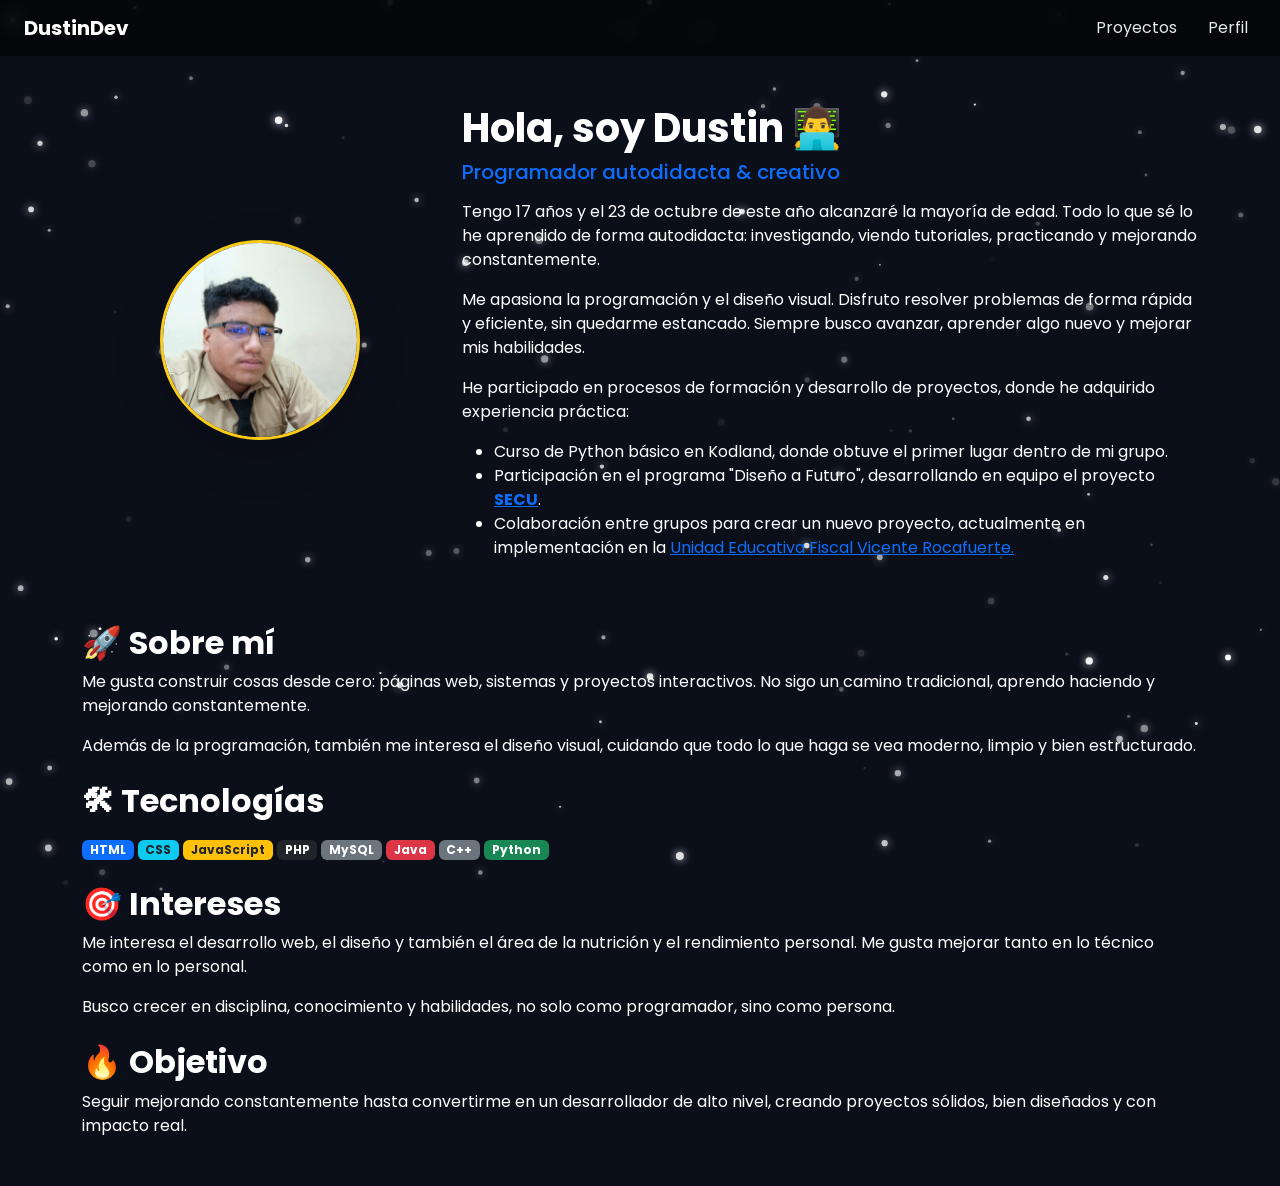
==== perfil.html @ 83433580 "Agrega páginas de proyectos y perfil con diseño y animación de nieve" ====
<!DOCTYPE html>
<html lang="es">
<head>
  <meta charset="UTF-8">
  <meta name="viewport" content="width=device-width, initial-scale=1.0">
  <title>Perfil | DustinDev</title>

  <link href="https://cdn.jsdelivr.net/npm/bootstrap@5.3.2/dist/css/bootstrap.min.css" rel="stylesheet">
  <link href="https://fonts.googleapis.com/css2?family=Poppins:wght@300;400;600;700&display=swap" rel="stylesheet">

  <link rel="stylesheet" href="assets/css/styles.css">
</head>

<body>

<canvas id="snowCanvas"></canvas>

<!-- Navbar -->
<nav class="navbar navbar-expand-lg navbar-dark px-4">
  <a class="navbar-brand fw-bold" href="index.html">DustinDev</a>

  <button class="navbar-toggler" data-bs-toggle="collapse" data-bs-target="#menu">
    <span class="navbar-toggler-icon"></span>
  </button>

  <div class="collapse navbar-collapse justify-content-end" id="menu">
    <ul class="navbar-nav">
      <li class="nav-item">
        <a class="nav-link" href="proyectos.html">Proyectos</a>
      </li>
      <li class="nav-item">
        <a class="nav-link active" href="perfil.html">Perfil</a>
      </li>
    </ul>
  </div>
</nav>

<!-- Perfil -->
<section class="container mt-5">
  <div class="row align-items-center">

    <div class="col-md-4 text-center">
      <img src="assets/img/8.png" class="foto-perfil shadow-lg">
    </div>

    <div class="col-md-8">
      <h1 class="fw-bold">Hola, soy Dustin 👨‍💻</h1>
      <h5 class="text-primary">Programador autodidacta & creativo</h5>

      <p class="mt-3">
        Tengo 17 años y el 23 de octubre de este año alcanzaré la mayoría de edad.
        Todo lo que sé lo he aprendido de forma autodidacta: investigando, viendo tutoriales,
        practicando y mejorando constantemente.
      </p>

      <p>
        Me apasiona la programación y el diseño visual. Disfruto resolver problemas de forma
        rápida y eficiente, sin quedarme estancado. Siempre busco avanzar, aprender algo nuevo
        y mejorar mis habilidades.
      </p>

      <p class="mt-3">
        He participado en procesos de formación y desarrollo de proyectos, donde he adquirido experiencia práctica:
      </p>

      <ul>
        <li>Curso de Python básico en Kodland, donde obtuve el primer lugar dentro de mi grupo.</li>
        <li>Participación en el programa "Diseño a Futuro", desarrollando en equipo el proyecto <strong><a href="https://www.instagram.com/p/Cz9wAUlrgrY/?igsh=ZjFkYzMzMDQzZg==" target="_blank" rel="noopener">SECU</a></strong>.</li>
        <li>Colaboración entre grupos para crear un nuevo proyecto, actualmente en implementación en la <a href="https://scontent.fgye1-1.fna.fbcdn.net/v/t39.30808-6/648411308_1544955717638018_7382381688528623398_n.jpg?_nc_cat=111&ccb=1-7&_nc_sid=7b2446&_nc_ohc=OrtdPWQDP58Q7kNvwGEzqx5&_nc_oc=Adpax8OL85L25EcWU3aG5ssskB6uo6v0SLAL-cwHqppV5i7r381NAGO0_12pzl_mMM8glSXwrGddyuLG3Q8UN06b&_nc_zt=23&_nc_ht=scontent.fgye1-1.fna&_nc_gid=cLAg5FzuLK_gnEjX9Ro9uw&_nc_ss=7a3a8&oh=00_Af2LyTU9D3cw7bo63E7BJoY--yEbdgnEYVgptnckwarr-Q&oe=69E85970" target="_blank" rel="noopener">Unidad Educativa Fiscal Vicente Rocafuerte.</a></li>
      </ul>

    </div>

  </div>
</section>

<!-- Sobre mí -->
<section class="container mt-5">
  <h2 class="fw-bold">🚀 Sobre mí</h2>

  <p>
    Me gusta construir cosas desde cero: páginas web, sistemas y proyectos interactivos.
    No sigo un camino tradicional, aprendo haciendo y mejorando constantemente.
  </p>

  <p>
    Además de la programación, también me interesa el diseño visual, cuidando que todo lo que haga
    se vea moderno, limpio y bien estructurado.
  </p>
</section>

<!-- Tecnologías -->
<section class="container mt-4">
  <h2 class="fw-bold">🛠 Tecnologías</h2>

  <div class="mt-3">
    <span class="badge bg-primary">HTML</span>
    <span class="badge bg-info text-dark">CSS</span>
    <span class="badge bg-warning text-dark">JavaScript</span>
    <span class="badge bg-dark">PHP</span>
    <span class="badge bg-secondary">MySQL</span>
    <span class="badge bg-danger">Java</span>
    <span class="badge bg-secondary">C++</span>
    <span class="badge bg-success">Python</span>
  </div>
</section>

<!-- Intereses -->
<section class="container mt-4">
  <h2 class="fw-bold">🎯 Intereses</h2>

  <p>
    Me interesa el desarrollo web, el diseño y también el área de la nutrición y el rendimiento personal.
    Me gusta mejorar tanto en lo técnico como en lo personal.
  </p>

  <p>
    Busco crecer en disciplina, conocimiento y habilidades, no solo como programador,
    sino como persona.
  </p>
</section>

<!-- Objetivo -->
<section class="container mt-4 mb-5">
  <h2 class="fw-bold">🔥 Objetivo</h2>

  <p>
    Seguir mejorando constantemente hasta convertirme en un desarrollador de alto nivel,
    creando proyectos sólidos, bien diseñados y con impacto real.
  </p>
</section>

<script src="assets/js/index.js"></script>

</body>
</html>
---- assets/css/styles.css ----
body {
  margin: 0;
  font-family: 'Poppins', sans-serif;
  background: #0b0f1a;
  color: white;
  overflow-x: hidden;
}

/* Canvas */
#snowCanvas {
  position: fixed;
  top: 0;
  left: 0;
  width: 100%;
  height: 100%;
  pointer-events: none;
  z-index: -1;
}

/* Navbar */
.navbar {
  background: rgba(0, 0, 0, 0.6);
  backdrop-filter: blur(10px);
}

.logo-text {
  color: #facc15;
  font-weight: 600;
}

.nav-link {
  color: #e5e7eb !important;
  margin-left: 15px;
  transition: 0.3s;
}

.nav-link:hover {
  color: #38bdf8 !important;
}

/* Hero */
.hero {
  margin-top: 120px;
}

.hero h1 {
  font-size: 2.5rem;
  font-weight: 600;
}

.hero p {
  color: #cbd5f5;
  max-width: 500px;
  margin: auto;
}

/* Botón */
.btn-main {
  background: linear-gradient(135deg, #facc15, #38bdf8);
  border: none;
  color: black;
  border-radius: 30px;
  padding: 10px 25px;
  font-weight: 500;
  transition: 0.3s;
}

.btn-main:hover {
  transform: translateY(-3px);
  box-shadow: 0 10px 25px rgba(250, 204, 21, 0.3);
}

/* Sección trabajo */
.trabajo {
  margin-top: 80px;
}

.titulo-sec {
  font-weight: 600;
  color: #facc15;
  margin-bottom: 10px;
}

.texto-sec {
  color: #cbd5f5;
  max-width: 600px;
  margin: auto;
  font-size: 14px;
}

/* Logos */
.logos-trabajo {
  margin-top: 25px;
  display: flex;
  justify-content: center;
  gap: 30px;
}

.logos-trabajo img {
  width: 100px;
  opacity: 0.8;
  transition: 0.3s;
}

.logos-trabajo img:hover {
  opacity: 1;
  transform: scale(1.1);
}

/* Contenedor */
.proyectos {
  margin-top: 80px;
}

/* Card base */
.proyecto-card {
  display: flex;
  flex-direction: column;
  height: 100%;
  border-radius: 20px;
  overflow: hidden;
  border: none;
  background: rgba(255, 255, 255, 0.05);
  backdrop-filter: blur(10px);
  transition: 0.4s;
}

/* Hover elegante */
.proyecto-card:hover {
  transform: translateY(-10px);
  box-shadow: 0 20px 40px rgba(56, 189, 248, 0.2);
}

/* Imagen uniforme */
.card-img-top {
  width: 100%;
  height: 200px; /* 🔥 TODAS IGUALES */
  object-fit: cover;
}

/* Body ocupa todo */
.card-body {
  display: flex;
  flex-direction: column;
  justify-content: space-between;
  flex-grow: 1;
  padding: 20px;
}

/* Tecnologías */
.tech {
  display: flex;
  justify-content: center;
  gap: 6px;
  flex-wrap: wrap;
}

.tech span {
  background: rgba(250, 204, 21, 0.2);
  color: #facc15;
  padding: 4px 10px;
  border-radius: 12px;
  font-size: 12px;
}

/* Título */
.card-title {
  font-weight: 600;
  margin-top: 10px;
  color: #10a2e0cb;
}

/* Texto controlado */
.card-text {
  display: -webkit-box;
  -webkit-line-clamp: 3;
  -webkit-box-orient: vertical;
  overflow: hidden;
  color: #ffffff94;
}
/* Botón siempre abajo */
.btn-main {
  margin-top: auto;
  background: linear-gradient(135deg, #facc15, #38bdf8);
  border: none;
  color: black;
  border-radius: 25px;
  padding: 8px 20px;
  transition: 0.3s;
}

.btn-main:hover {
  transform: translateY(-2px);
  box-shadow: 0 10px 25px rgba(250, 204, 21, 0.3);
}

/* Perfil */
.perfil {
  margin-top: 80px;
}

.foto-perfil {
  width: 200px;
  height: 200px;
  object-fit: cover;
  border-radius: 50%;
  border: 3px solid #facc15;
  box-shadow: 0 0 20px rgba(250, 204, 21, 0.4);
}

/* Texto */
.descripcion {
  color: #cbd5f5;
  font-size: 15px;
}

/* Secciones */
.seccion h2 {
  color: #facc15;
  margin-bottom: 10px;
}

.seccion p {
  color: #cbd5f5;
  max-width: 700px;
}

/* Tech reutilizado */
.tech {
  display: flex;
  gap: 10px;
  flex-wrap: wrap;
}

.tech span {
  background: rgba(56, 189, 248, 0.2);
  color: #38bdf8;
  padding: 6px 12px;
  border-radius: 15px;
  font-size: 13px;
}
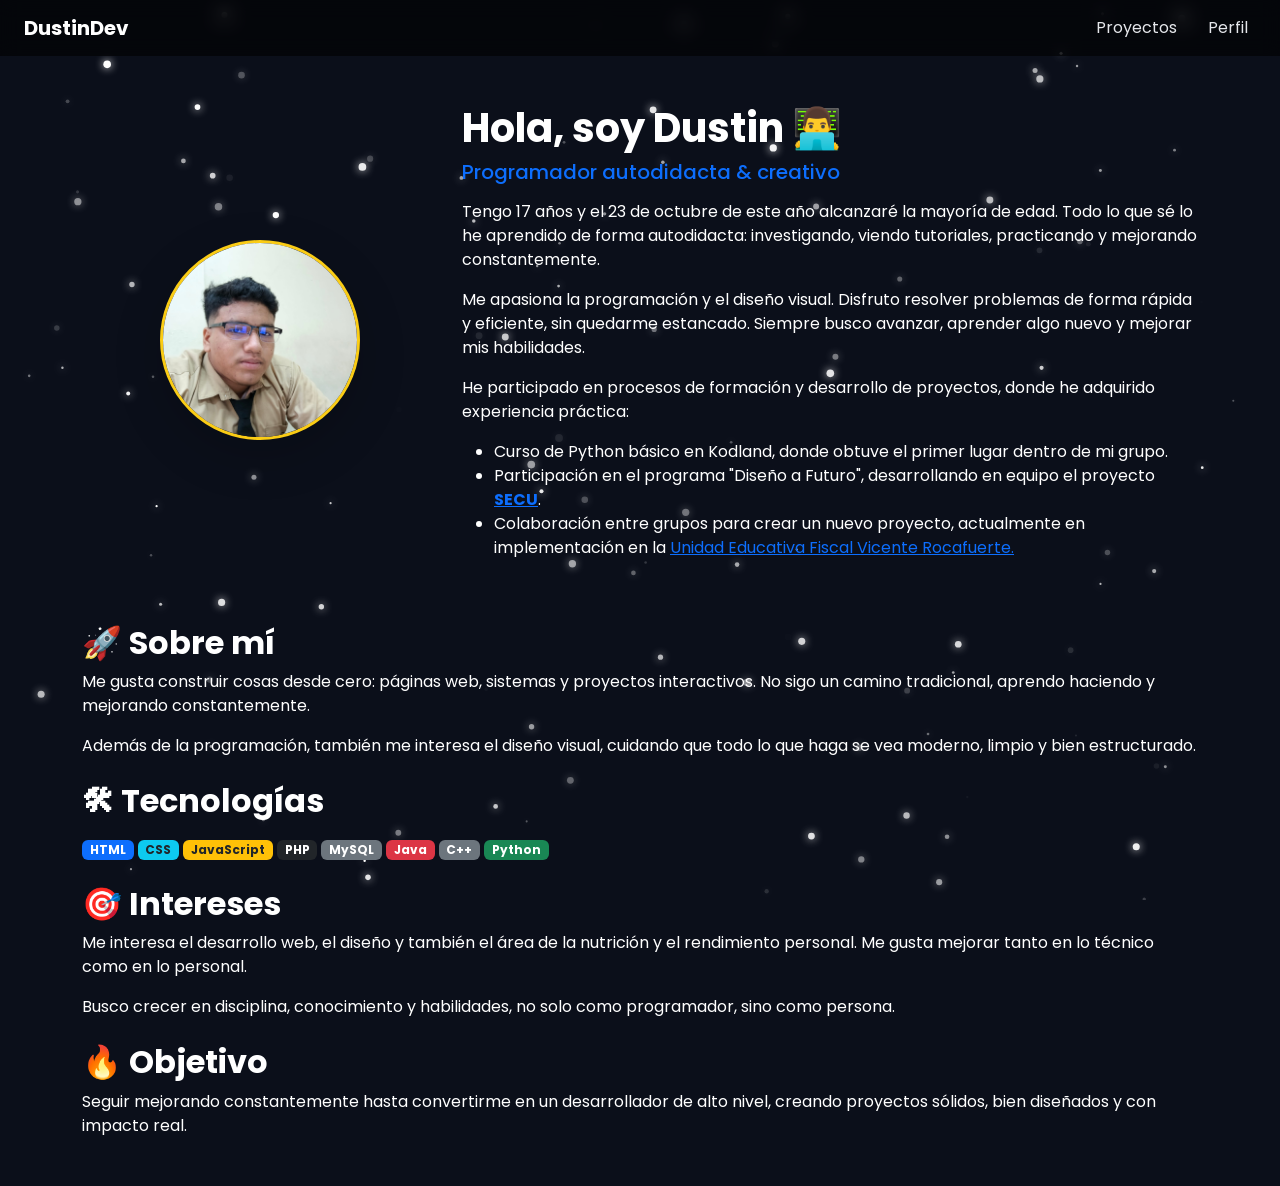
==== commit 533c48b7: "Agrega páginas de proyectos y perfil con diseño y animación de nieve" ====
--- a/perfil.html
+++ b/perfil.html
@@ -26,7 +26,7 @@
   <div class="collapse navbar-collapse justify-content-end" id="menu">
     <ul class="navbar-nav">
       <li class="nav-item">
-        <a class="nav-link" href="proyectos.html">Proyectos</a>
+        <a class="nav-link" href="proyecto.html">Proyectos</a>
       </li>
       <li class="nav-item">
         <a class="nav-link active" href="perfil.html">Perfil</a>
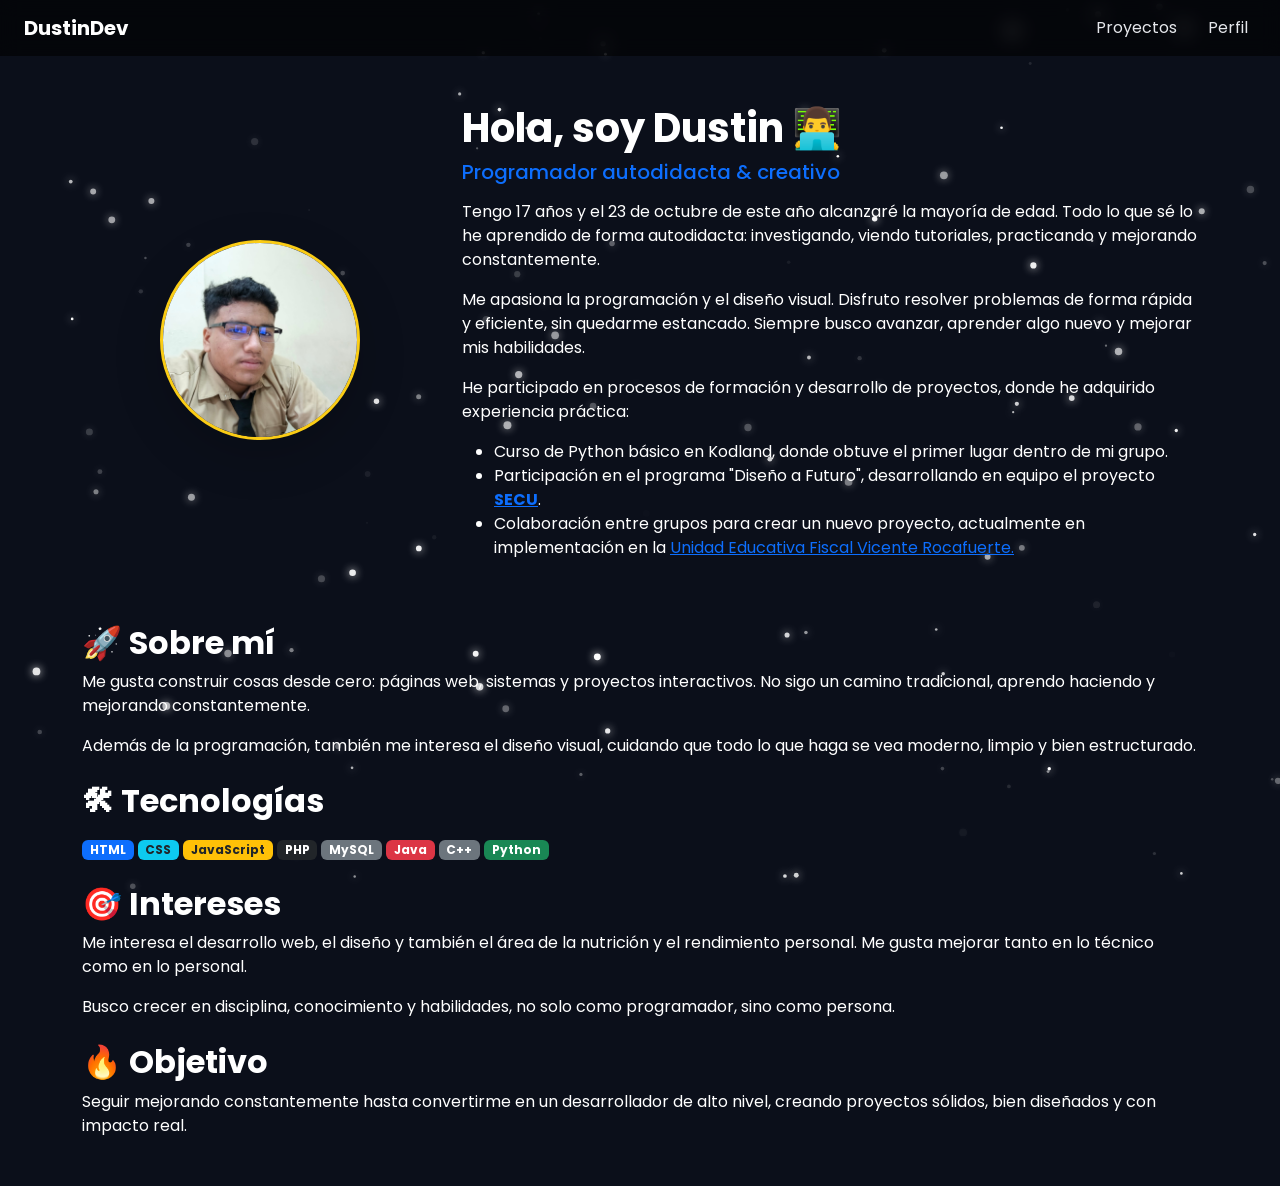
==== commit 6a250f28: "icono de pagina" ====
--- a/perfil.html
+++ b/perfil.html
@@ -4,6 +4,7 @@
   <meta charset="UTF-8">
   <meta name="viewport" content="width=device-width, initial-scale=1.0">
   <title>Perfil | DustinDev</title>
+  <link rel="short icon" href="assets/img/3.png">
 
   <link href="https://cdn.jsdelivr.net/npm/bootstrap@5.3.2/dist/css/bootstrap.min.css" rel="stylesheet">
   <link href="https://fonts.googleapis.com/css2?family=Poppins:wght@300;400;600;700&display=swap" rel="stylesheet">
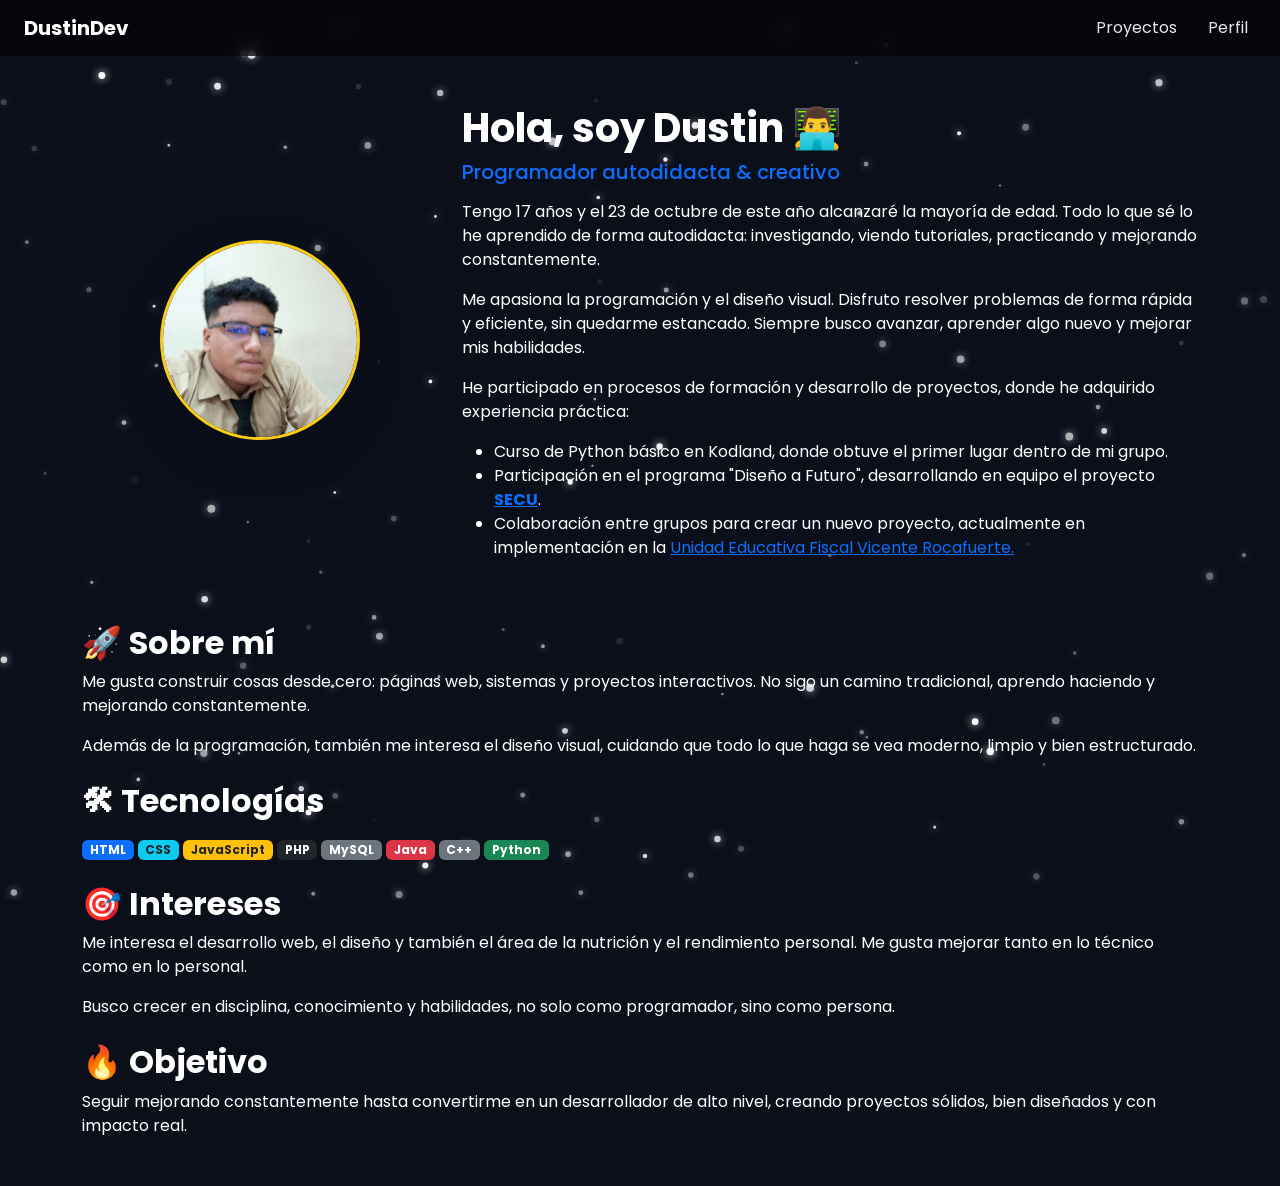
==== commit ca88c0ee: "agrege al js de boostrap al proyecto y al perfil" ====
--- a/perfil.html
+++ b/perfil.html
@@ -132,6 +132,8 @@
 </section>
 
 <script src="assets/js/index.js"></script>
+  <script src="https://cdn.jsdelivr.net/npm/bootstrap@5.3.2/dist/js/bootstrap.bundle.min.js"></script>
+
 
 </body>
 </html>
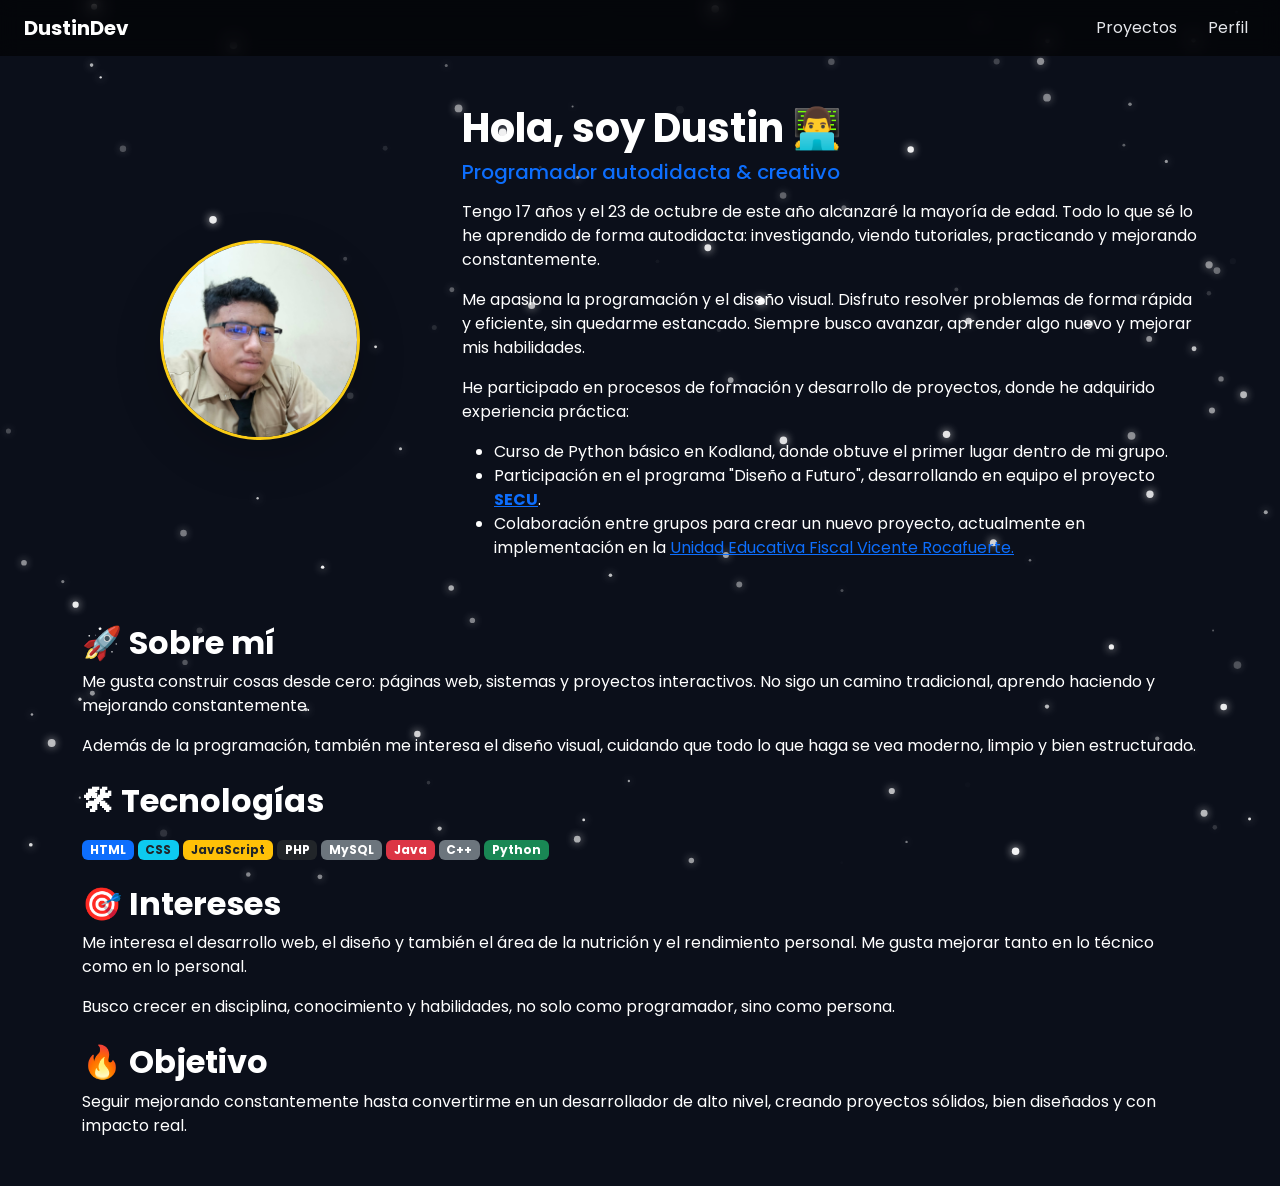
==== commit a48d876d: "grege un script que genera anuncios" ====
--- a/perfil.html
+++ b/perfil.html
@@ -5,6 +5,8 @@
   <meta name="viewport" content="width=device-width, initial-scale=1.0">
   <title>Perfil | DustinDev</title>
   <link rel="short icon" href="assets/img/3.png">
+  <script async src="https://pagead2.googlesyndication.com/pagead/js/adsbygoogle.js?client=ca-pub-4006333625739673"
+     crossorigin="anonymous"></script>
 
   <link href="https://cdn.jsdelivr.net/npm/bootstrap@5.3.2/dist/css/bootstrap.min.css" rel="stylesheet">
   <link href="https://fonts.googleapis.com/css2?family=Poppins:wght@300;400;600;700&display=swap" rel="stylesheet">
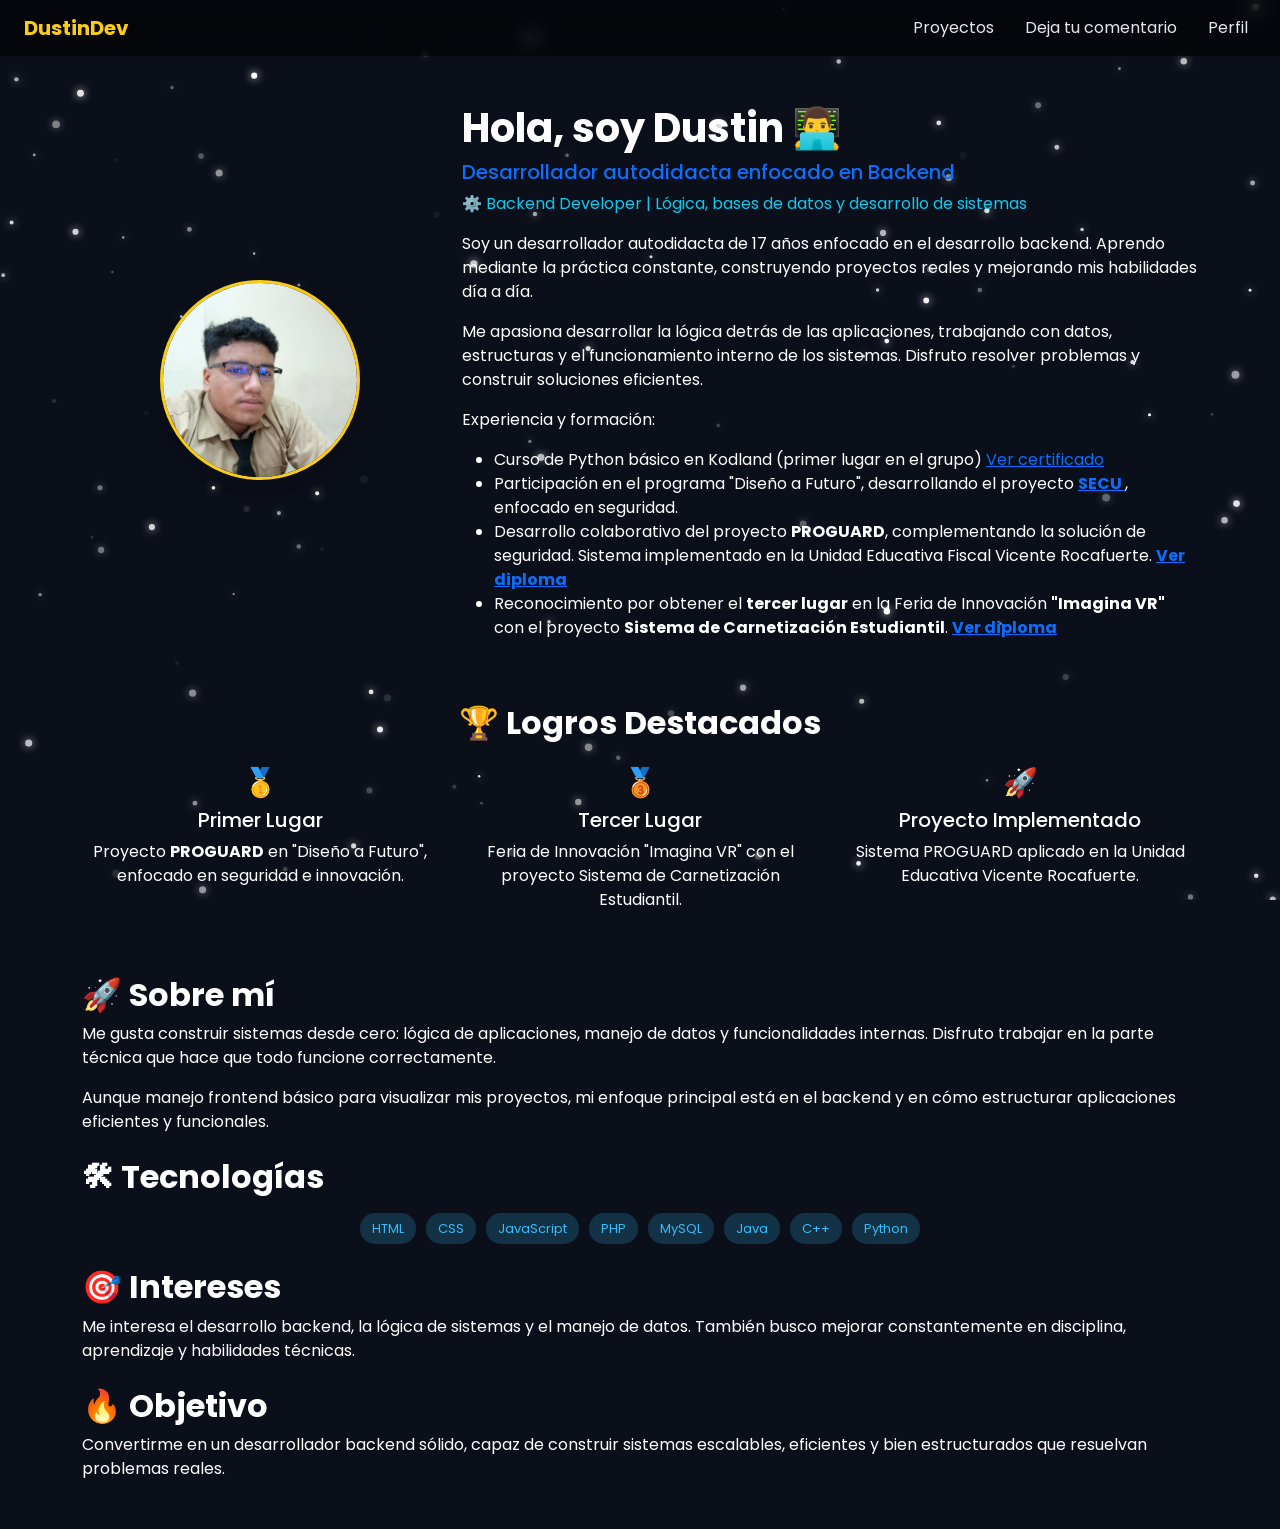
==== commit 43a5a0b9: "mejora de perfil, mas proyectos y nueva funcion de comentarios" ====
--- a/perfil.html
+++ b/perfil.html
@@ -5,10 +5,14 @@
   <meta name="viewport" content="width=device-width, initial-scale=1.0">
   <title>Perfil | DustinDev</title>
   <link rel="short icon" href="assets/img/3.png">
+
   <script async src="https://pagead2.googlesyndication.com/pagead/js/adsbygoogle.js?client=ca-pub-4006333625739673"
      crossorigin="anonymous"></script>
 
+  <!-- Bootstrap -->
   <link href="https://cdn.jsdelivr.net/npm/bootstrap@5.3.2/dist/css/bootstrap.min.css" rel="stylesheet">
+
+  <!-- Fuente -->
   <link href="https://fonts.googleapis.com/css2?family=Poppins:wght@300;400;600;700&display=swap" rel="stylesheet">
 
   <link rel="stylesheet" href="assets/css/styles.css">
@@ -16,11 +20,12 @@
 
 <body>
 
+<!-- Fondo -->
 <canvas id="snowCanvas"></canvas>
 
 <!-- Navbar -->
 <nav class="navbar navbar-expand-lg navbar-dark px-4">
-  <a class="navbar-brand fw-bold" href="index.html">DustinDev</a>
+  <a class="navbar-brand logo-text fw-bold" href="index.html">DustinDev</a>
 
   <button class="navbar-toggler" data-bs-toggle="collapse" data-bs-target="#menu">
     <span class="navbar-toggler-icon"></span>
@@ -32,6 +37,9 @@
         <a class="nav-link" href="proyecto.html">Proyectos</a>
       </li>
       <li class="nav-item">
+        <a class="nav-link" href="comentarios.html">Deja tu comentario</a>
+      </li>
+      <li class="nav-item">
         <a class="nav-link active" href="perfil.html">Perfil</a>
       </li>
     </ul>
@@ -43,35 +51,111 @@
   <div class="row align-items-center">
 
     <div class="col-md-4 text-center">
-      <img src="assets/img/8.png" class="foto-perfil shadow-lg">
+      <img src="assets/img/8.png" class="foto-perfil shadow-lg" alt="Foto de perfil Dustin">
     </div>
 
     <div class="col-md-8">
       <h1 class="fw-bold">Hola, soy Dustin 👨‍💻</h1>
-      <h5 class="text-primary">Programador autodidacta & creativo</h5>
+      <h5 class="text-primary">Desarrollador autodidacta enfocado en Backend</h5>
+
+      <p class="mt-2 text-info">
+        ⚙️ Backend Developer | Lógica, bases de datos y desarrollo de sistemas
+      </p>
 
       <p class="mt-3">
-        Tengo 17 años y el 23 de octubre de este año alcanzaré la mayoría de edad.
-        Todo lo que sé lo he aprendido de forma autodidacta: investigando, viendo tutoriales,
-        practicando y mejorando constantemente.
+        Soy un desarrollador autodidacta de 17 años enfocado en el desarrollo backend.
+        Aprendo mediante la práctica constante, construyendo proyectos reales y mejorando mis habilidades día a día.
       </p>
 
       <p>
-        Me apasiona la programación y el diseño visual. Disfruto resolver problemas de forma
-        rápida y eficiente, sin quedarme estancado. Siempre busco avanzar, aprender algo nuevo
-        y mejorar mis habilidades.
+        Me apasiona desarrollar la lógica detrás de las aplicaciones, trabajando con datos,
+        estructuras y el funcionamiento interno de los sistemas.
+        Disfruto resolver problemas y construir soluciones eficientes.
       </p>
 
       <p class="mt-3">
-        He participado en procesos de formación y desarrollo de proyectos, donde he adquirido experiencia práctica:
+        Experiencia y formación:
       </p>
 
       <ul>
-        <li>Curso de Python básico en Kodland, donde obtuve el primer lugar dentro de mi grupo.</li>
-        <li>Participación en el programa "Diseño a Futuro", desarrollando en equipo el proyecto <strong><a href="https://www.instagram.com/p/Cz9wAUlrgrY/?igsh=ZjFkYzMzMDQzZg==" target="_blank" rel="noopener">SECU</a></strong>.</li>
-        <li>Colaboración entre grupos para crear un nuevo proyecto, actualmente en implementación en la <a href="https://scontent.fgye1-1.fna.fbcdn.net/v/t39.30808-6/648411308_1544955717638018_7382381688528623398_n.jpg?_nc_cat=111&ccb=1-7&_nc_sid=7b2446&_nc_ohc=OrtdPWQDP58Q7kNvwGEzqx5&_nc_oc=Adpax8OL85L25EcWU3aG5ssskB6uo6v0SLAL-cwHqppV5i7r381NAGO0_12pzl_mMM8glSXwrGddyuLG3Q8UN06b&_nc_zt=23&_nc_ht=scontent.fgye1-1.fna&_nc_gid=cLAg5FzuLK_gnEjX9Ro9uw&_nc_ss=7a3a8&oh=00_Af2LyTU9D3cw7bo63E7BJoY--yEbdgnEYVgptnckwarr-Q&oe=69E85970" target="_blank" rel="noopener">Unidad Educativa Fiscal Vicente Rocafuerte.</a></li>
+        <li>
+          Curso de Python básico en Kodland (primer lugar en el grupo)
+          <a href="https://drive.google.com/file/d/1l3E73qFLczFjWbGFzwJF3TLEKJ_cWIPL/view?usp=sharing" target="_blank">
+            Ver certificado
+          </a>
+        </li>
+
+        <li>
+          Participación en el programa "Diseño a Futuro", desarrollando el proyecto
+          <strong>
+            <a href="https://drive.google.com/file/d/1VEMvby723Vg-Ia61BzV6sQzltiPYupEq/view?usp=sharing" target="_blank">
+              SECU
+            </a>
+          </strong>, enfocado en seguridad.
+        </li>
+
+        <li>
+          Desarrollo colaborativo del proyecto <strong>PROGUARD</strong>, complementando la solución de seguridad.
+          Sistema implementado en la Unidad Educativa Fiscal Vicente Rocafuerte.
+          <strong>
+            <a href="https://drive.google.com/file/d/1V5dWL7eXrsGDMlYzqa0r1Snjj-1dIQ7R/view?usp=sharing" target="_blank">
+              Ver diploma
+            </a>
+          </strong>
+        </li>
+
+        <li>
+          Reconocimiento por obtener el <strong>tercer lugar</strong> en la Feria de Innovación
+          <strong>"Imagina VR"</strong> con el proyecto <strong>Sistema de Carnetización Estudiantil</strong>.
+          <strong>
+            <a href="https://drive.google.com/file/d/1n_KmpFkfZ3gTQ5KI2YdFaE30tnrpv4dj/view?usp=sharing" target="_blank">
+              Ver diploma
+            </a>
+          </strong>
+        </li>
       </ul>
 
+    </div>
+  </div>
+</section>
+
+<!-- 🔥 LOGROS DESTACADOS -->
+<section class="container mt-5">
+  <h2 class="fw-bold text-center mb-4">🏆 Logros Destacados</h2>
+
+  <div class="row g-4">
+
+    <div class="col-md-4">
+      <div class="logro-card text-center">
+        <h3>🥇</h3>
+        <h5>Primer Lugar</h5>
+        <p>
+          Proyecto <strong>PROGUARD</strong> en "Diseño a Futuro",
+          enfocado en seguridad e innovación.
+        </p>
+      </div>
+    </div>
+
+    <div class="col-md-4">
+      <div class="logro-card text-center">
+        <h3>🥉</h3>
+        <h5>Tercer Lugar</h5>
+        <p>
+          Feria de Innovación "Imagina VR" con el proyecto
+          Sistema de Carnetización Estudiantil.
+        </p>
+      </div>
+    </div>
+
+    <div class="col-md-4">
+      <div class="logro-card text-center">
+        <h3>🚀</h3>
+        <h5>Proyecto Implementado</h5>
+        <p>
+          Sistema PROGUARD aplicado en la Unidad Educativa
+          Vicente Rocafuerte.
+        </p>
+      </div>
     </div>
 
   </div>
@@ -82,13 +166,13 @@
   <h2 class="fw-bold">🚀 Sobre mí</h2>
 
   <p>
-    Me gusta construir cosas desde cero: páginas web, sistemas y proyectos interactivos.
-    No sigo un camino tradicional, aprendo haciendo y mejorando constantemente.
-  </p>
-
-  <p>
-    Además de la programación, también me interesa el diseño visual, cuidando que todo lo que haga
-    se vea moderno, limpio y bien estructurado.
+    Me gusta construir sistemas desde cero: lógica de aplicaciones, manejo de datos y funcionalidades internas.
+    Disfruto trabajar en la parte técnica que hace que todo funcione correctamente.
+  </p>
+
+  <p>
+    Aunque manejo frontend básico para visualizar mis proyectos, mi enfoque principal está en el backend
+    y en cómo estructurar aplicaciones eficientes y funcionales.
   </p>
 </section>
 
@@ -96,15 +180,15 @@
 <section class="container mt-4">
   <h2 class="fw-bold">🛠 Tecnologías</h2>
 
-  <div class="mt-3">
-    <span class="badge bg-primary">HTML</span>
-    <span class="badge bg-info text-dark">CSS</span>
-    <span class="badge bg-warning text-dark">JavaScript</span>
-    <span class="badge bg-dark">PHP</span>
-    <span class="badge bg-secondary">MySQL</span>
-    <span class="badge bg-danger">Java</span>
-    <span class="badge bg-secondary">C++</span>
-    <span class="badge bg-success">Python</span>
+  <div class="tech mt-3">
+    <span>HTML</span>
+    <span>CSS</span>
+    <span>JavaScript</span>
+    <span>PHP</span>
+    <span>MySQL</span>
+    <span>Java</span>
+    <span>C++</span>
+    <span>Python</span>
   </div>
 </section>
 
@@ -113,13 +197,8 @@
   <h2 class="fw-bold">🎯 Intereses</h2>
 
   <p>
-    Me interesa el desarrollo web, el diseño y también el área de la nutrición y el rendimiento personal.
-    Me gusta mejorar tanto en lo técnico como en lo personal.
-  </p>
-
-  <p>
-    Busco crecer en disciplina, conocimiento y habilidades, no solo como programador,
-    sino como persona.
+    Me interesa el desarrollo backend, la lógica de sistemas y el manejo de datos.
+    También busco mejorar constantemente en disciplina, aprendizaje y habilidades técnicas.
   </p>
 </section>
 
@@ -128,14 +207,14 @@
   <h2 class="fw-bold">🔥 Objetivo</h2>
 
   <p>
-    Seguir mejorando constantemente hasta convertirme en un desarrollador de alto nivel,
-    creando proyectos sólidos, bien diseñados y con impacto real.
-  </p>
-</section>
-
+    Convertirme en un desarrollador backend sólido, capaz de construir sistemas escalables,
+    eficientes y bien estructurados que resuelvan problemas reales.
+  </p>
+</section>
+
+<!-- JS -->
 <script src="assets/js/index.js"></script>
-  <script src="https://cdn.jsdelivr.net/npm/bootstrap@5.3.2/dist/js/bootstrap.bundle.min.js"></script>
-
+<script src="https://cdn.jsdelivr.net/npm/bootstrap@5.3.2/dist/js/bootstrap.bundle.min.js"></script>
 
 </body>
 </html>
--- a/assets/css/styles.css
+++ b/assets/css/styles.css
@@ -238,4 +238,51 @@
   padding: 6px 12px;
   border-radius: 15px;
   font-size: 13px;
+}
+
+/* ===== COMENTARIOS ===== */
+
+#contenedor-comentarios {
+  margin-top: 20px;
+}
+
+/* Card estilo glass */
+.card-comentario {
+  background: rgba(255, 255, 255, 0.05);
+  backdrop-filter: blur(10px);
+  border-radius: 15px;
+  padding: 15px;
+  margin-bottom: 15px;
+  text-align: left;
+  transition: 0.3s;
+}
+
+.card-comentario:hover {
+  transform: translateY(-5px);
+  box-shadow: 0 10px 30px rgba(56, 189, 248, 0.2);
+}
+
+.card-comentario h5 {
+  color: #facc15;
+  margin: 0;
+}
+
+.card-comentario span {
+  font-size: 12px;
+  color: #cbd5f5;
+}
+
+.card-comentario p {
+  margin-top: 10px;
+  color: #ffffffc7;
+}
+
+.btn-eliminar {
+  margin-top: 10px;
+  background: red;
+  border: none;
+  padding: 5px 12px;
+  border-radius: 10px;
+  color: white;
+  font-size: 12px;
 }
